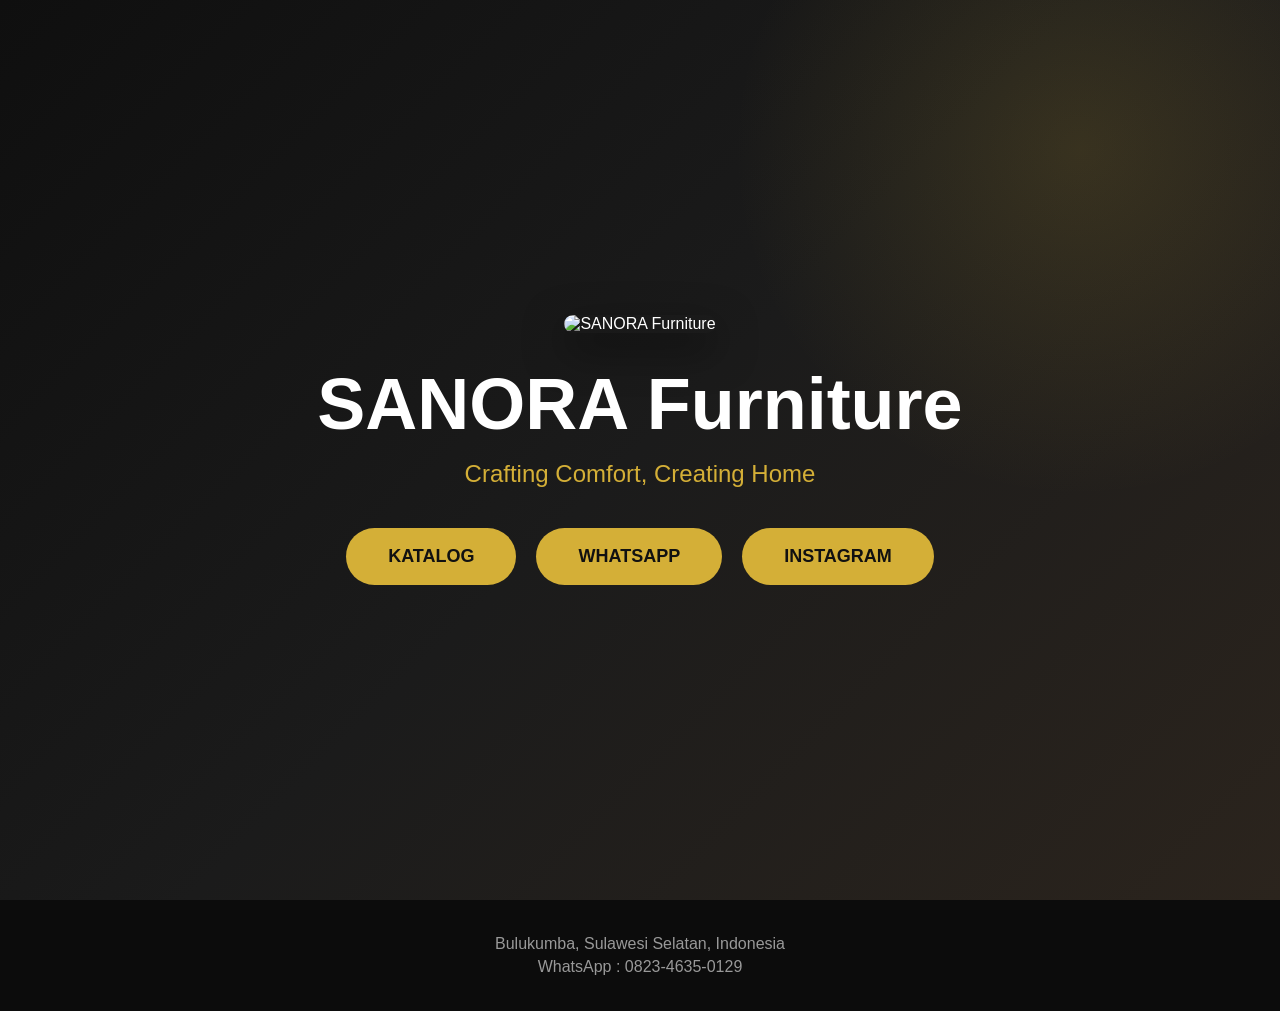
==== index.html @ 2efed066 "Update logo image source and add Instagram link" ====
<!DOCTYPE html>
<html lang="id">
<head>
<meta charset="UTF-8">
<meta name="viewport" content="width=device-width, initial-scale=1.0">

<title>SANORA Furniture</title>

<style>

*{
    margin:0;
    padding:0;
    box-sizing:border-box;
    font-family:Arial,sans-serif;
}

body{
    background:#111;
    color:white;
}

/* HERO */

.hero{
    min-height:100vh;

    background:
    linear-gradient(
    135deg,
    #0f0f0f 0%,
    #1b1b1b 50%,
    #2b241d 100%
    );

    display:flex;
    justify-content:center;
    align-items:center;
    text-align:center;

    position:relative;
    overflow:hidden;
}

.hero::before{
    content:"";

    position:absolute;

    width:700px;
    height:700px;

    top:-200px;
    right:-150px;

    background:
    radial-gradient(
        circle,
        rgba(212,175,55,.15),
        transparent 70%
    );

    pointer-events:none;
}

.hero-content{
    position:relative;
    z-index:2;
    max-width:900px;
    padding:20px;
}

/* LOGO */

.logo{
    width:260px;
    max-width:90%;
    margin-bottom:30px;

    border-radius:15px;

    box-shadow:
    0 15px 40px rgba(0,0,0,.5);
}

/* TITLE */

.hero h1{
    font-size:72px;
    font-weight:800;
    margin-bottom:15px;
}

.hero p{
    font-size:24px;
    color:#d4af37;
    margin-bottom:40px;
}

/* BUTTONS */

.buttons{
    display:flex;
    justify-content:center;
    gap:20px;
    flex-wrap:wrap;
}

.btn{
    background:#d4af37;
    color:#111;

    text-decoration:none;

    padding:18px 42px;

    border-radius:50px;

    font-weight:bold;
    font-size:18px;

    transition:.3s;
}

.btn:hover{
    background:#e8c76a;
    transform:translateY(-4px);
}

/* FOOTER */

footer{
    background:#0c0c0c;
    text-align:center;
    padding:30px 20px;
}

footer p{
    color:#999;
    margin:5px 0;
}

/* MOBILE */

@media(max-width:768px){

.hero h1{
    font-size:48px;
}

.hero p{
    font-size:18px;
}

.logo{
    width:180px;
}

.btn{
    width:220px;
}

}

</style>

</head>

<body>

<section class="hero">

<div class="hero-content">

<img
src="images/Logo.png"
alt="SANORA Furniture"
class="logo">

<h1>SANORA Furniture</h1>

<p>
Crafting Comfort, Creating Home
</p>

<div class="buttons">

<a href="katalog.html" class="btn">
KATALOG
</a>

<a
href="https://wa.me/6282346350129"
target="_blank"
class="btn">
WHATSAPP
</a>

<a
href="https://instagram.com/sanorafurniture"
target="_blank"
class="btn">
INSTAGRAM
</a>

</div>

</div>

</section>

<footer>

<p>
Bulukumba, Sulawesi Selatan, Indonesia
</p>

<p>
WhatsApp : 0823-4635-0129
</p>

</footer>

</body>
</html>
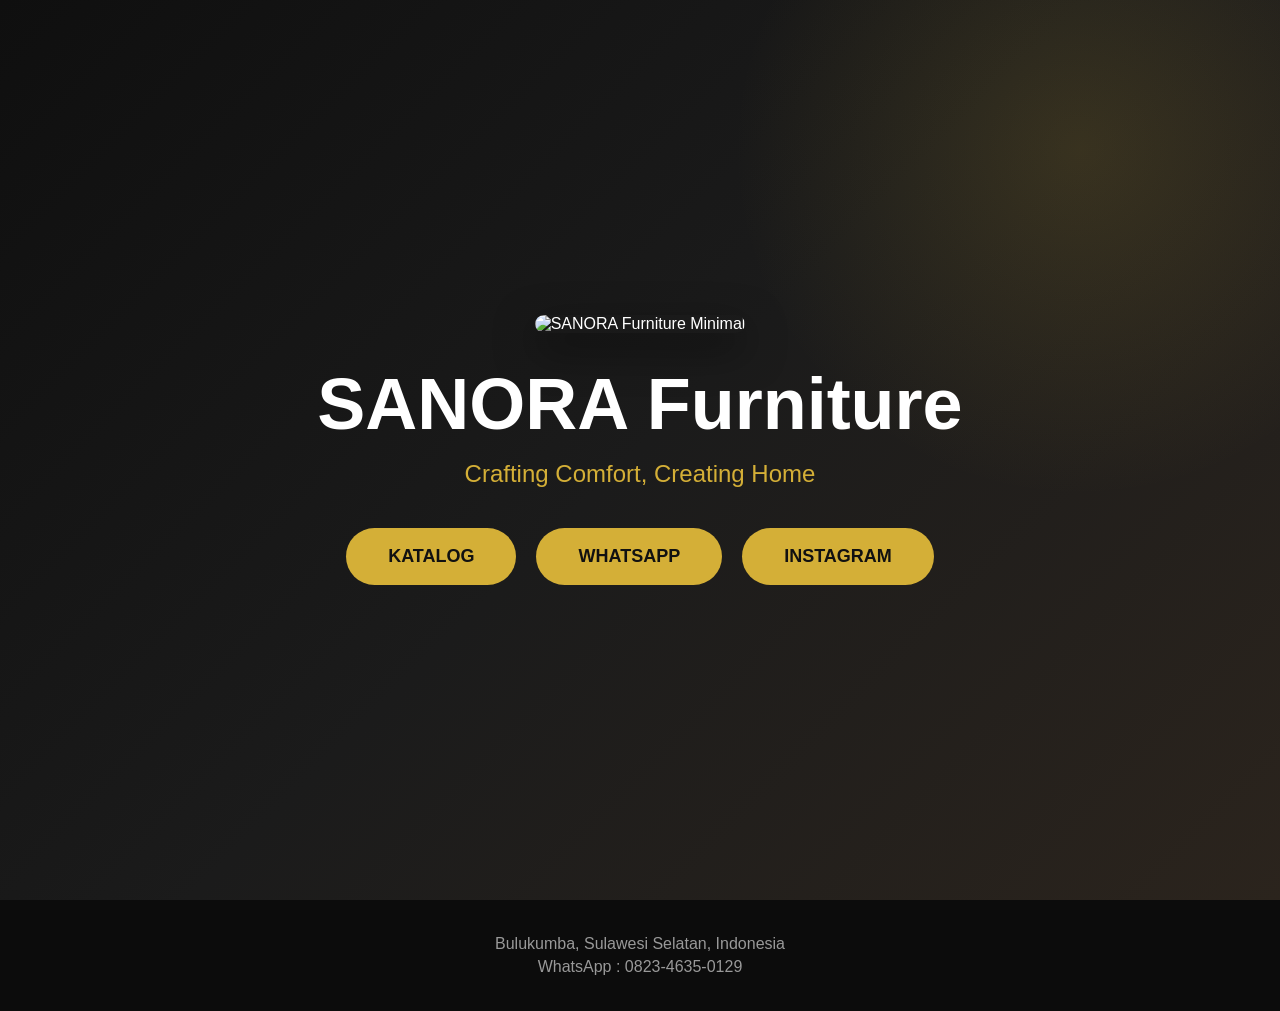
==== commit a479d8b8: "Update logo alt text for clarity" ====
--- a/index.html
+++ b/index.html
@@ -174,7 +174,7 @@
 
 <img
 src="images/Logo.png"
-alt="SANORA Furniture"
+alt="SANORA Furniture Minimal"
 class="logo">
 
 <h1>SANORA Furniture</h1>
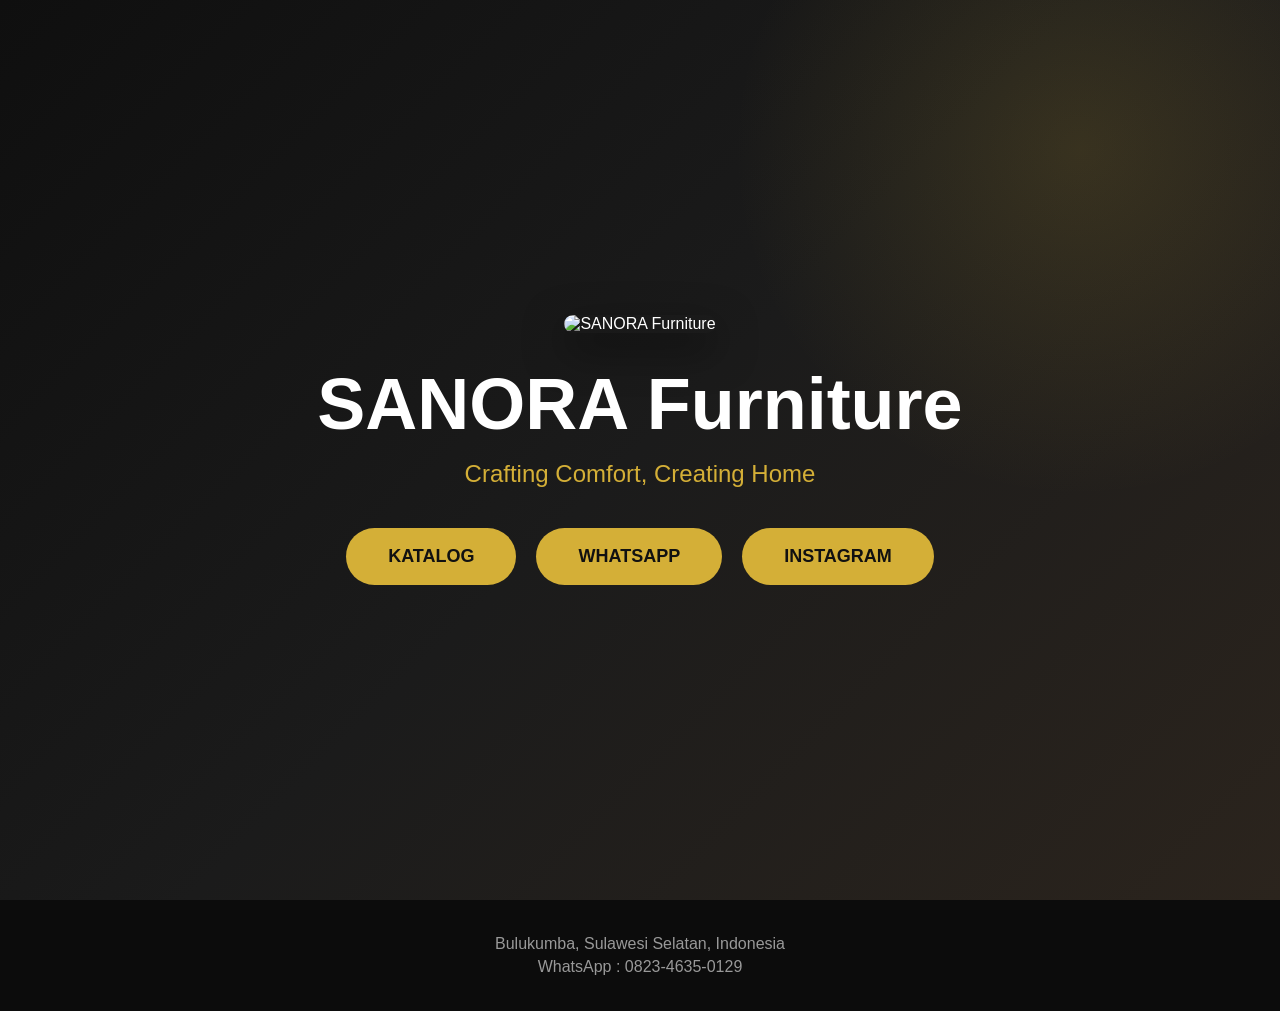
==== commit 00c9512f: "Update logo alt text for SANORA Furniture" ====
--- a/index.html
+++ b/index.html
@@ -174,7 +174,7 @@
 
 <img
 src="images/Logo.png"
-alt="SANORA Furniture Minimal"
+alt="SANORA Furniture"
 class="logo">
 
 <h1>SANORA Furniture</h1>
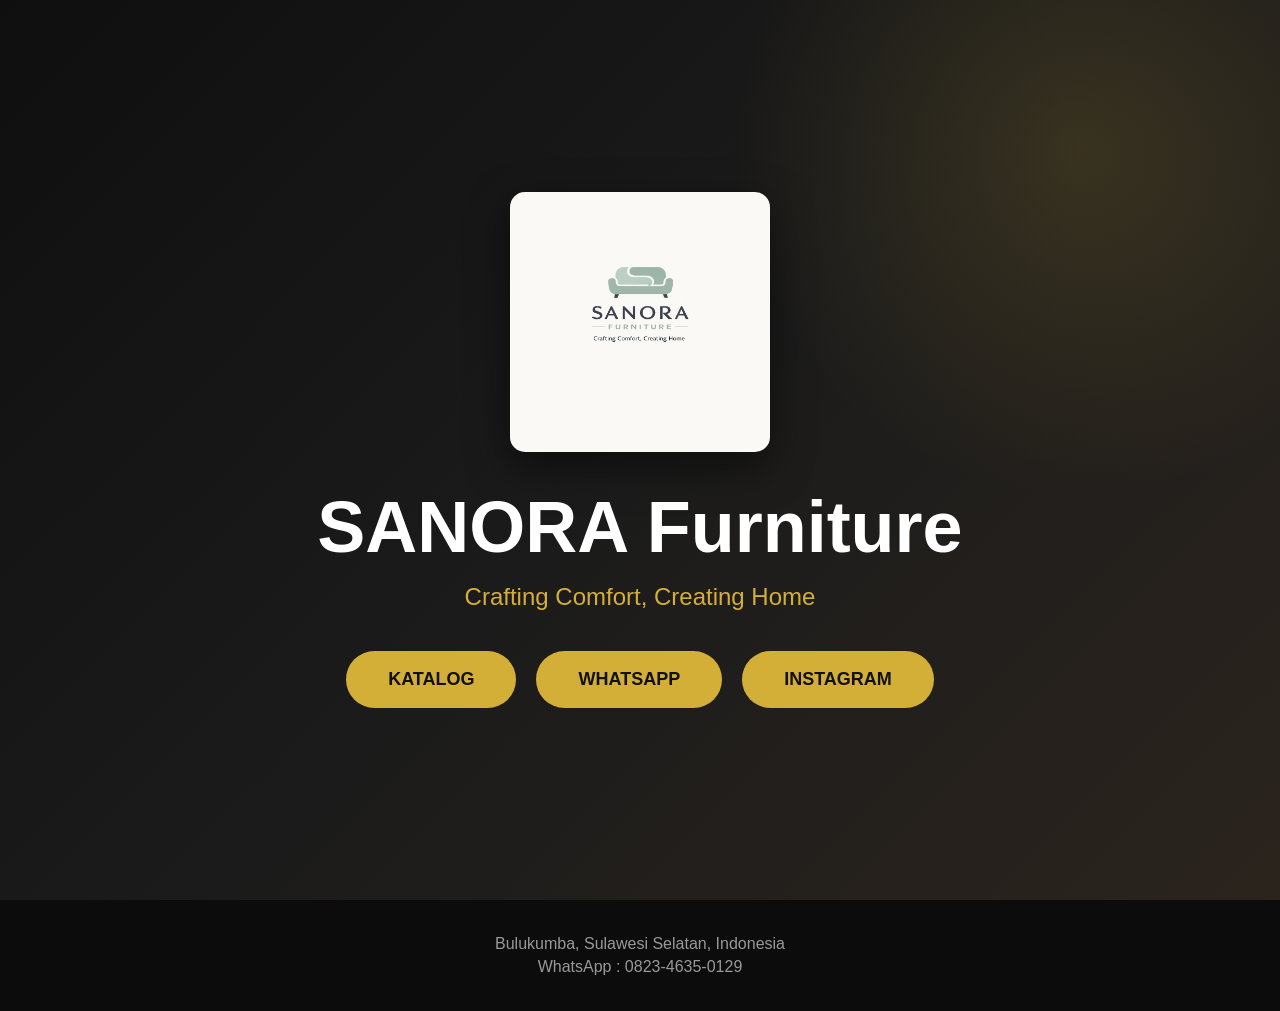
==== commit d0b676bf: "Update logo image source in index.html" ====
--- a/index.html
+++ b/index.html
@@ -173,7 +173,7 @@
 <div class="hero-content">
 
 <img
-src="images/Logo.png"
+src="images/SANORA Furniture Minimal Logo.png"
 alt="SANORA Furniture"
 class="logo">
 
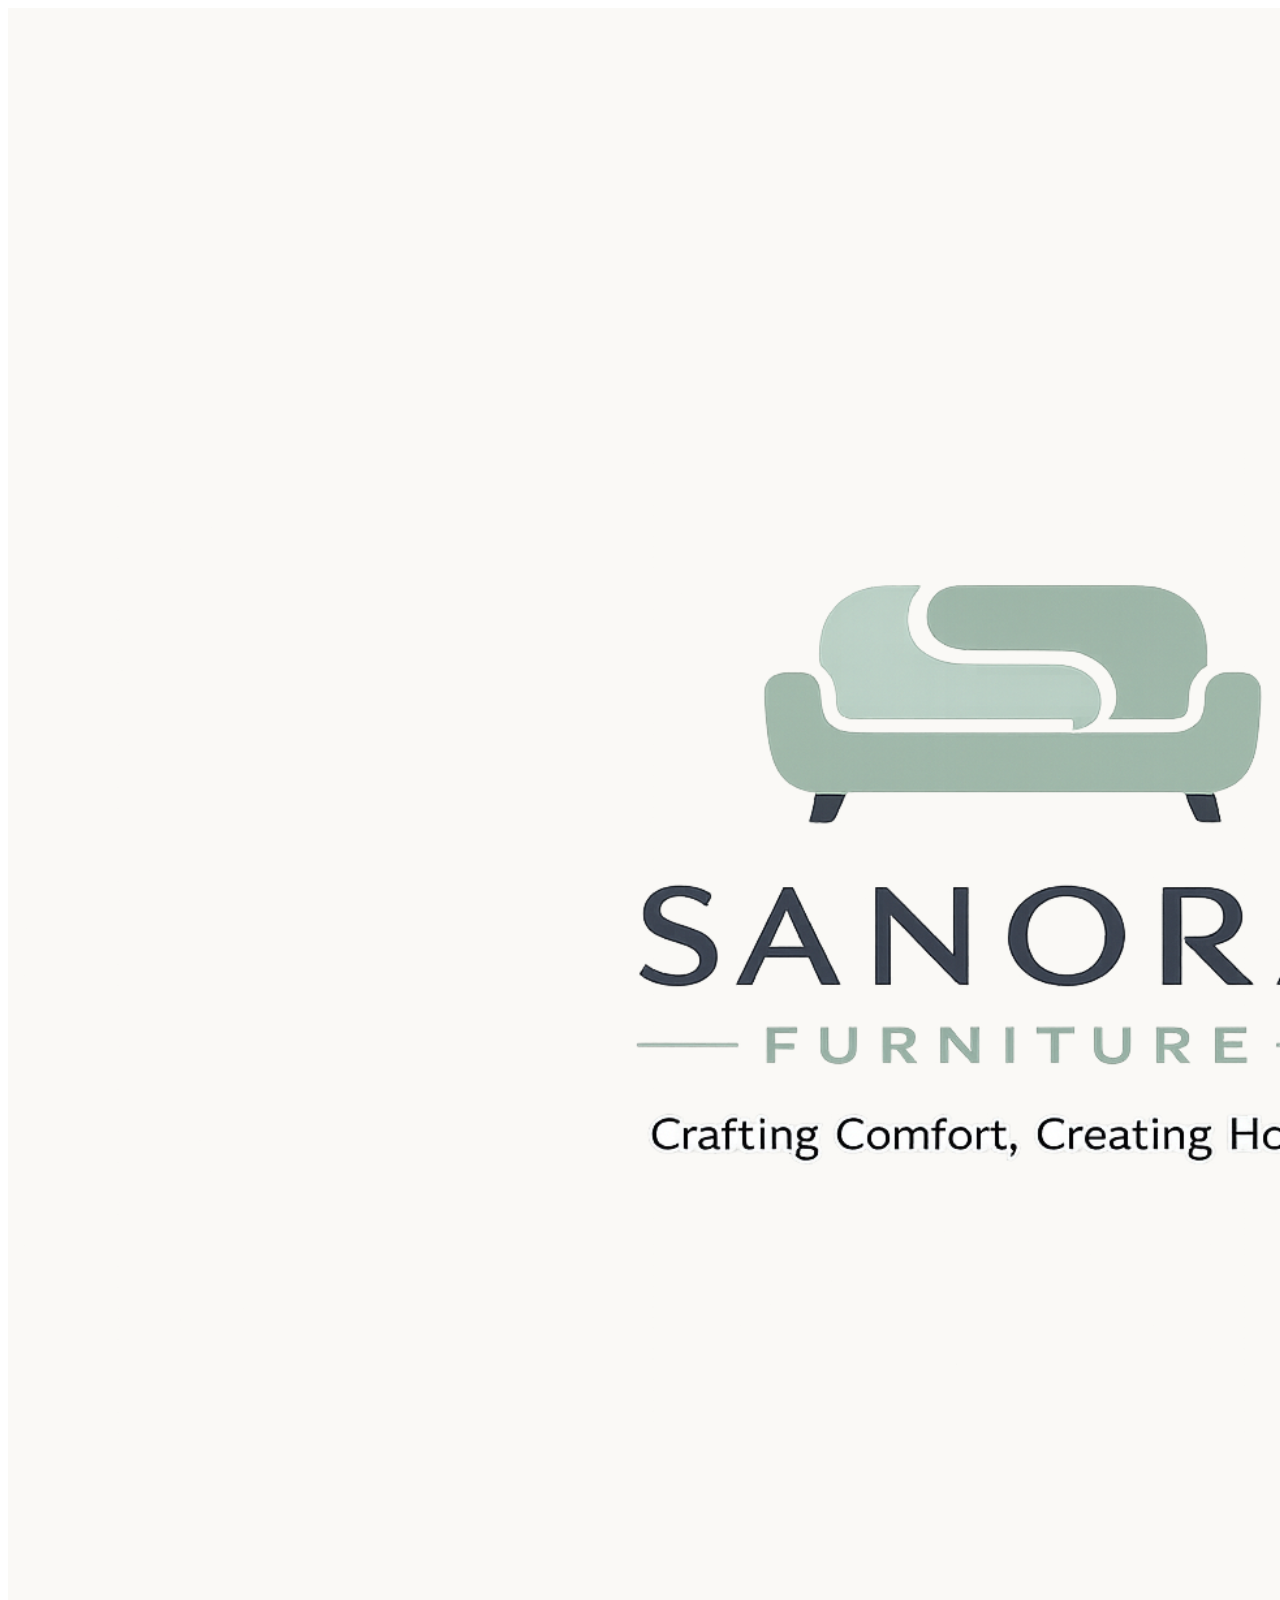
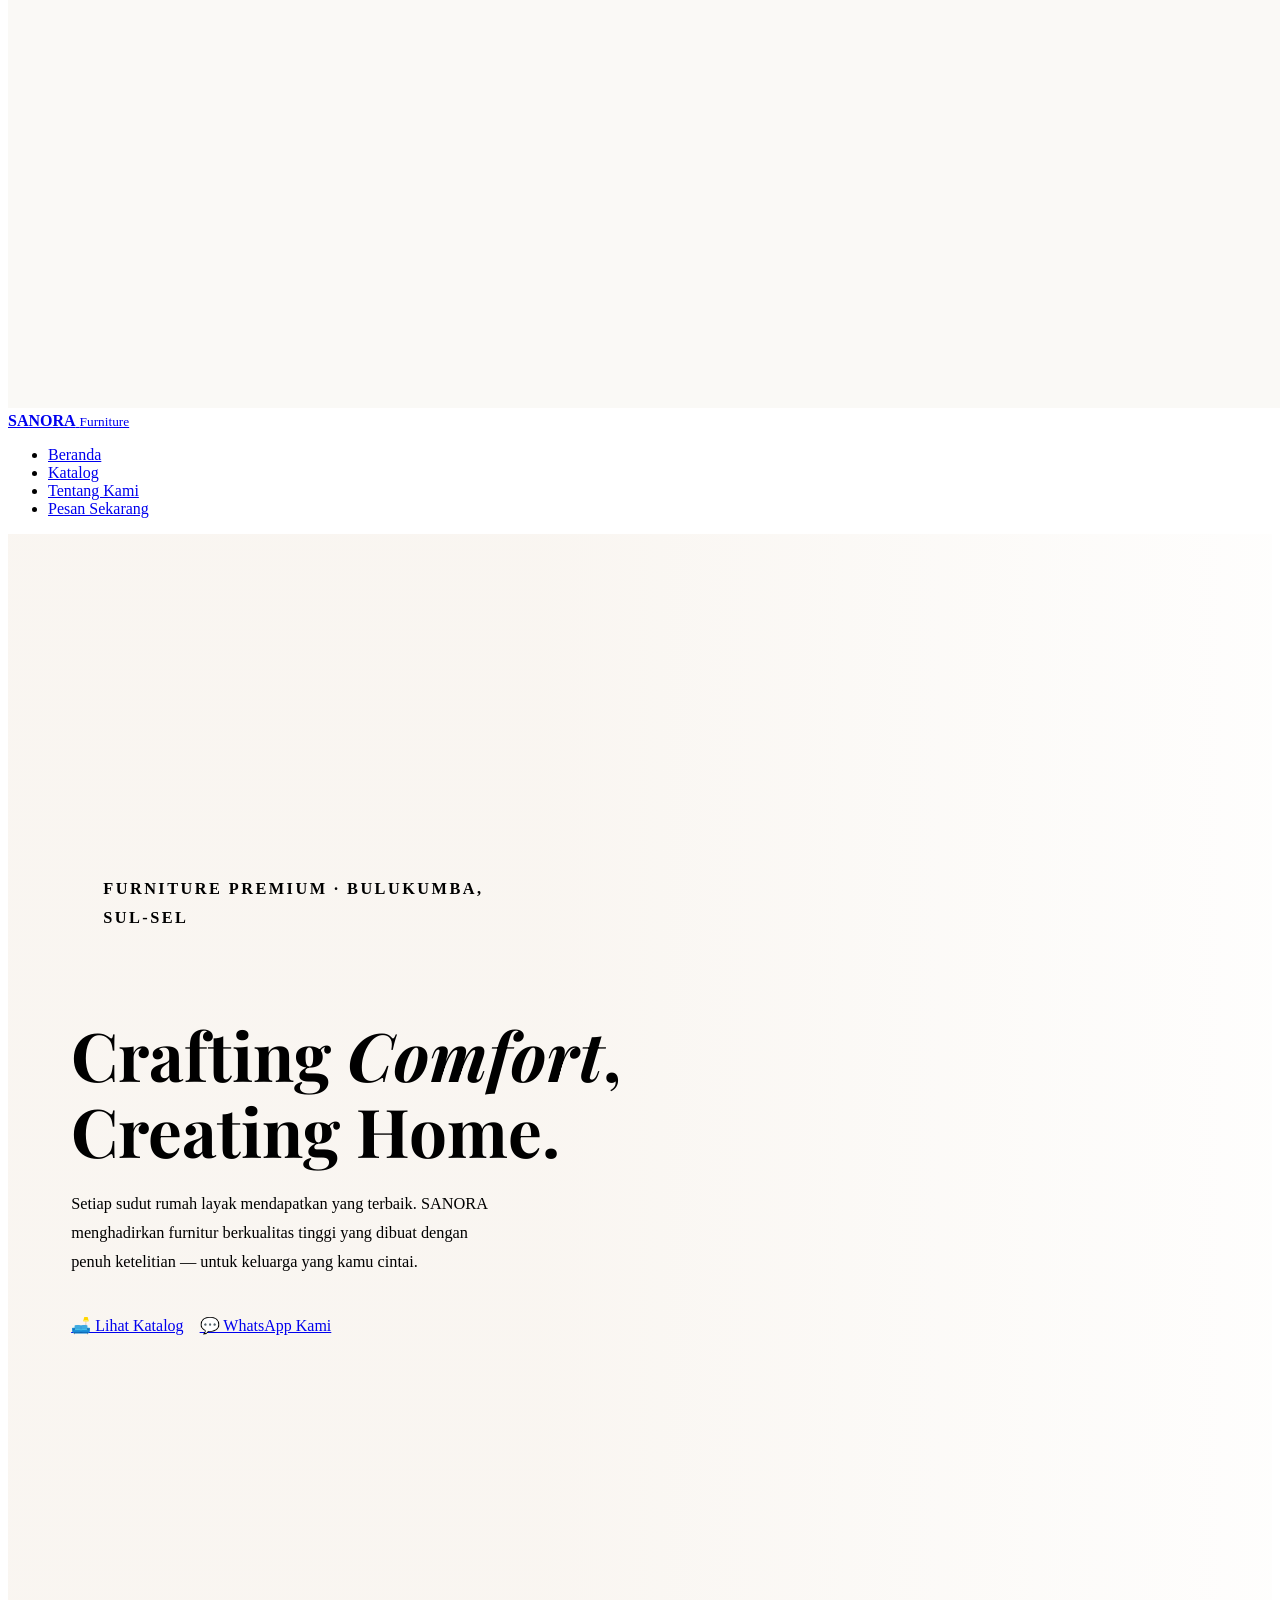
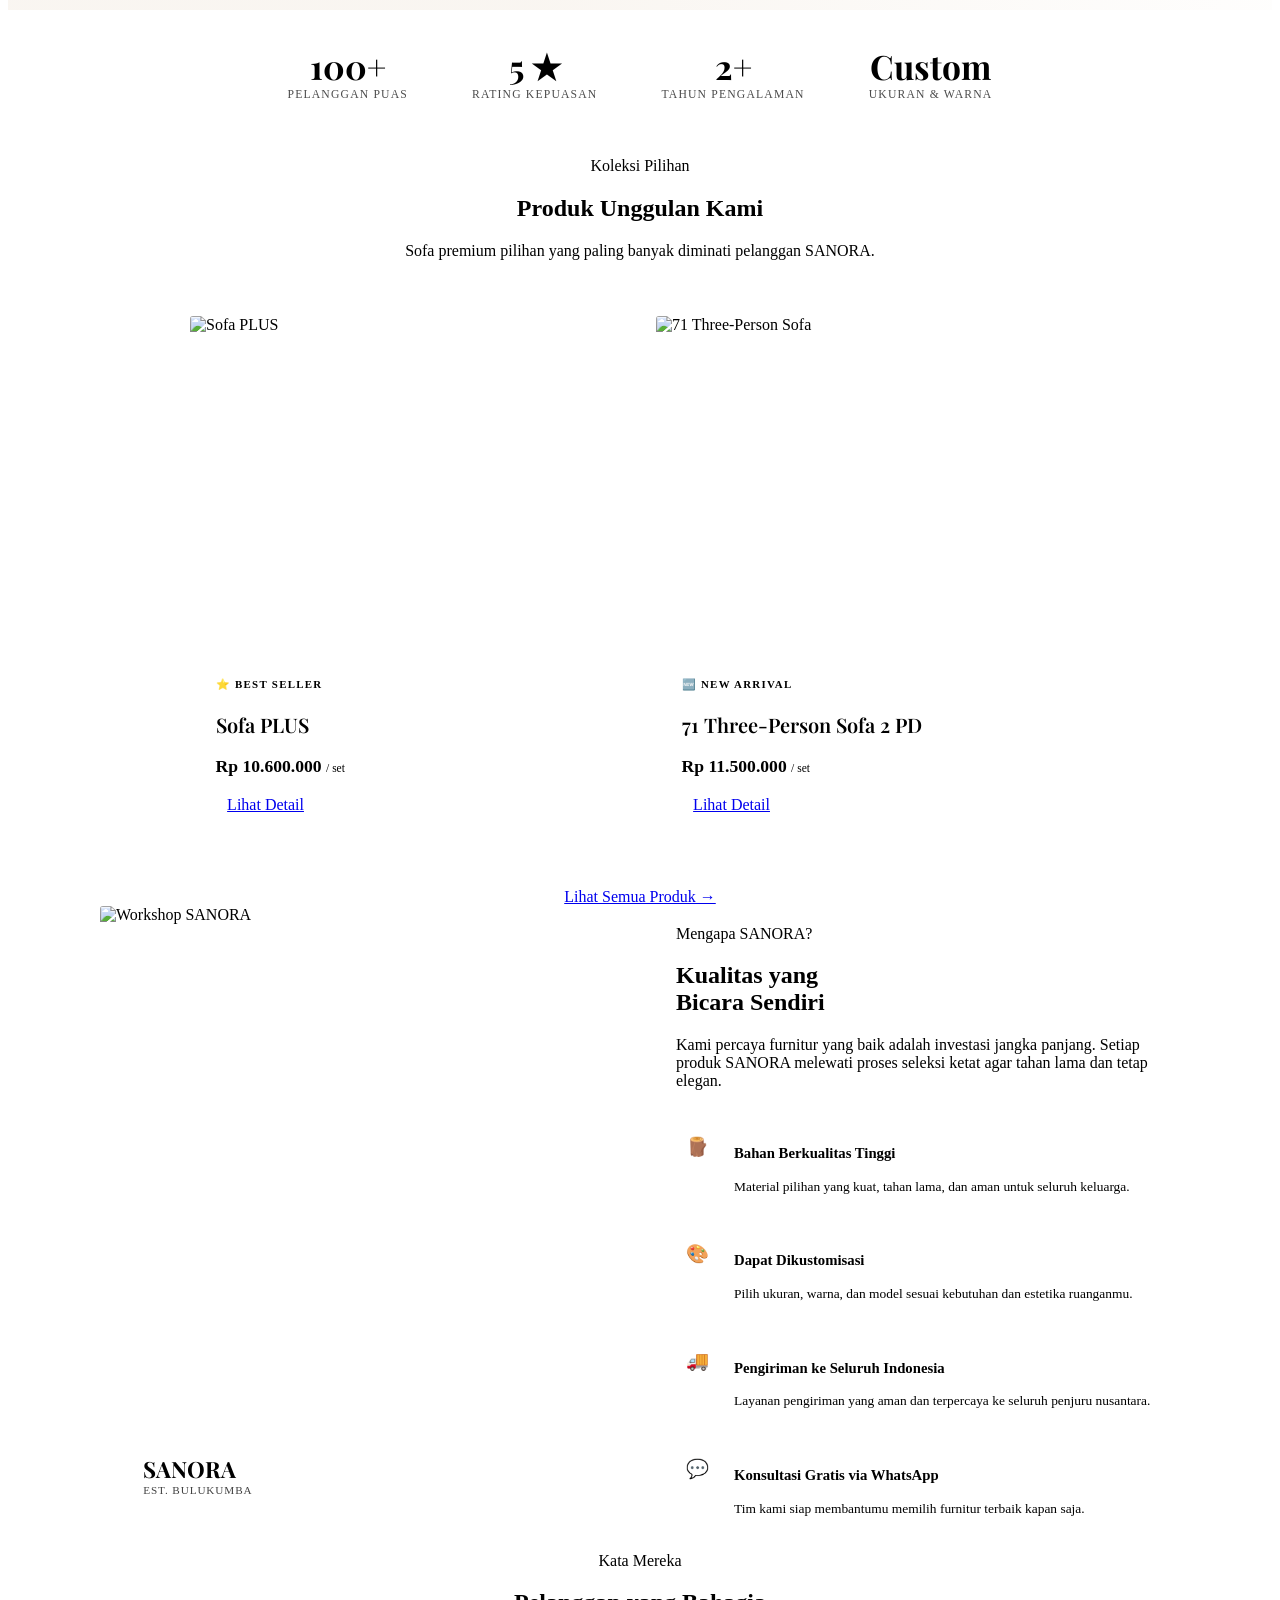
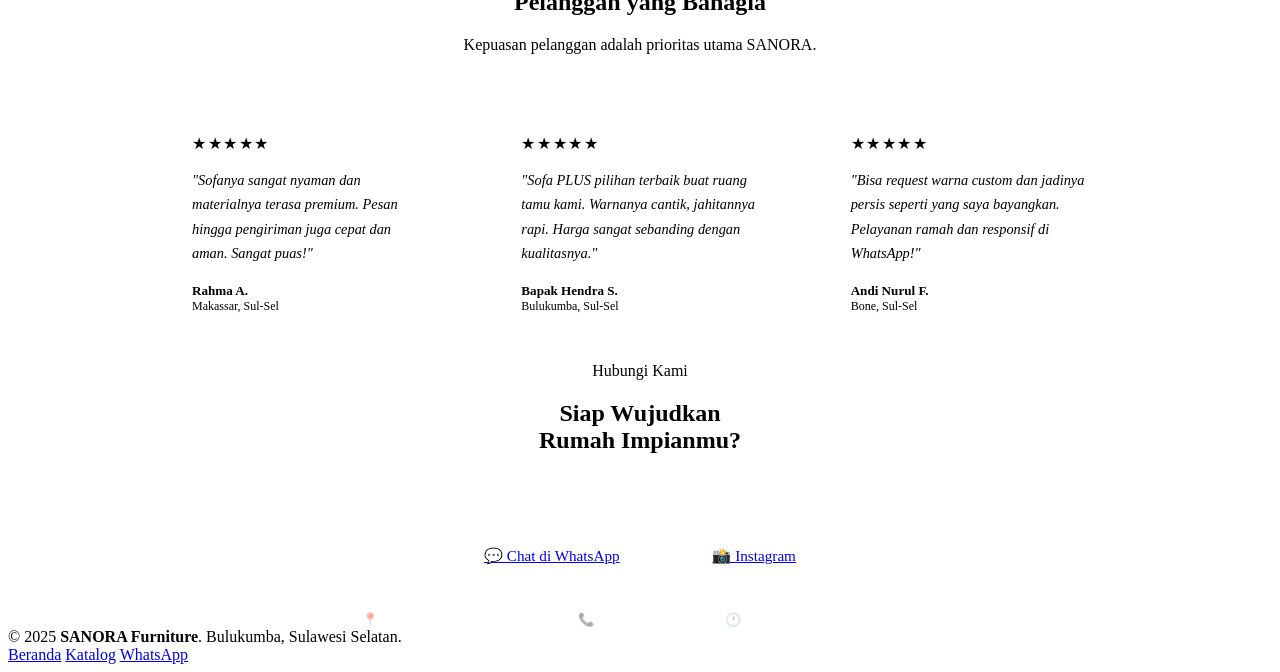
==== commit 424d73e2: "Enhance index.html with SEO and layout updates Add meta tags, styles, and content for SANORA Furnitu" ====
--- a/index.html
+++ b/index.html
@@ -1,225 +1,309 @@
 <!DOCTYPE html>
 <html lang="id">
 <head>
-<meta charset="UTF-8">
-<meta name="viewport" content="width=device-width, initial-scale=1.0">
-
-<title>SANORA Furniture</title>
-
-<style>
-
-*{
-    margin:0;
-    padding:0;
-    box-sizing:border-box;
-    font-family:Arial,sans-serif;
-}
-
-body{
-    background:#111;
-    color:white;
-}
-
-/* HERO */
-
-.hero{
-    min-height:100vh;
-
-    background:
-    linear-gradient(
-    135deg,
-    #0f0f0f 0%,
-    #1b1b1b 50%,
-    #2b241d 100%
-    );
-
-    display:flex;
-    justify-content:center;
-    align-items:center;
-    text-align:center;
-
-    position:relative;
-    overflow:hidden;
-}
-
-.hero::before{
-    content:"";
-
-    position:absolute;
-
-    width:700px;
-    height:700px;
-
-    top:-200px;
-    right:-150px;
-
-    background:
-    radial-gradient(
-        circle,
-        rgba(212,175,55,.15),
-        transparent 70%
-    );
-
-    pointer-events:none;
-}
-
-.hero-content{
-    position:relative;
-    z-index:2;
-    max-width:900px;
-    padding:20px;
-}
-
-/* LOGO */
-
-.logo{
-    width:260px;
-    max-width:90%;
-    margin-bottom:30px;
-
-    border-radius:15px;
-
-    box-shadow:
-    0 15px 40px rgba(0,0,0,.5);
-}
-
-/* TITLE */
-
-.hero h1{
-    font-size:72px;
-    font-weight:800;
-    margin-bottom:15px;
-}
-
-.hero p{
-    font-size:24px;
-    color:#d4af37;
-    margin-bottom:40px;
-}
-
-/* BUTTONS */
-
-.buttons{
-    display:flex;
-    justify-content:center;
-    gap:20px;
-    flex-wrap:wrap;
-}
-
-.btn{
-    background:#d4af37;
-    color:#111;
-
-    text-decoration:none;
-
-    padding:18px 42px;
-
-    border-radius:50px;
-
-    font-weight:bold;
-    font-size:18px;
-
-    transition:.3s;
-}
-
-.btn:hover{
-    background:#e8c76a;
-    transform:translateY(-4px);
-}
-
-/* FOOTER */
-
-footer{
-    background:#0c0c0c;
-    text-align:center;
-    padding:30px 20px;
-}
-
-footer p{
-    color:#999;
-    margin:5px 0;
-}
-
-/* MOBILE */
-
-@media(max-width:768px){
-
-.hero h1{
-    font-size:48px;
-}
-
-.hero p{
-    font-size:18px;
-}
-
-.logo{
-    width:180px;
-}
-
-.btn{
-    width:220px;
-}
-
-}
-
-</style>
-
+  <meta charset="UTF-8" />
+  <meta name="viewport" content="width=device-width, initial-scale=1.0" />
+  <title>SANORA Furniture – Crafting Comfort, Creating Home</title>
+  <meta name="description" content="SANORA Furniture – Produsen sofa dan furnitur premium berkualitas tinggi dari Bulukumba, Sulawesi Selatan." />
+  <link href="https://fonts.googleapis.com/css2?family=Playfair+Display:ital,wght@0,400;0,600;0,700;1,400&family=Inter:wght@300;400;500;600&display=swap" rel="stylesheet" />
+  <link rel="stylesheet" href="style.css" />
+  <style>
+    /* ── HERO ── */
+    .hero {
+      min-height: 100vh;
+      display: flex; align-items: center;
+      padding: 7rem 5% 4rem;
+      position: relative; overflow: hidden;
+    }
+    .hero-bg {
+      position: absolute; inset: 0;
+      background: url("https://images.unsplash.com/photo-1555041469-a586c61ea9bc?w=1600&q=80") center/cover no-repeat;
+      filter: brightness(.88) saturate(.8);
+      z-index: 0;
+    }
+    .hero-overlay {
+      position: absolute; inset: 0;
+      background: linear-gradient(90deg, rgba(249,245,240,.93) 42%, rgba(249,245,240,.15) 100%);
+      z-index: 1;
+    }
+    .hero-content {
+      position: relative; z-index: 2;
+      max-width: 560px;
+      animation: fadeUp .9s ease both;
+    }
+    .hero-eyebrow {
+      display: inline-flex; align-items: center; gap: .6rem;
+      font-size: .72rem; font-weight: 600; letter-spacing: .15em;
+      text-transform: uppercase; color: var(--gold); margin-bottom: 1.4rem;
+    }
+    .hero-eyebrow::before { content:''; display:block; width:26px; height:2px; background:var(--gold); }
+    .hero h1 {
+      font-family: 'Playfair Display', serif;
+      font-size: clamp(2.8rem, 5.5vw, 4.2rem);
+      font-weight: 700; line-height: 1.13; color: var(--wood); margin-bottom: 1.25rem;
+    }
+    .hero h1 em { font-style: italic; color: var(--gold); }
+    .hero p {
+      font-size: 1.02rem; line-height: 1.78;
+      color: var(--muted); max-width: 440px; margin-bottom: 2.5rem;
+    }
+    .hero-actions { display: flex; gap: 1rem; flex-wrap: wrap; }
+
+    /* ── STATS ── */
+    .stats {
+      background: var(--wood); padding: 2.5rem 5%;
+      display: flex; justify-content: center; gap: 4rem; flex-wrap: wrap;
+    }
+    .stat { text-align: center; color: var(--white); }
+    .stat-number {
+      font-family: 'Playfair Display', serif;
+      font-size: 2.1rem; font-weight: 700; color: var(--gold-lt); line-height: 1;
+    }
+    .stat-label { font-size: .73rem; letter-spacing: .1em; text-transform: uppercase; opacity: .7; margin-top: .3rem; }
+
+    /* ── PRODUK UNGGULAN ── */
+    .produk { background: var(--white); }
+    .produk-header { text-align: center; margin-bottom: 3.5rem; }
+    .produk-grid {
+      display: grid; grid-template-columns: repeat(auto-fit, minmax(280px,1fr));
+      gap: 2rem; max-width: 900px; margin: 0 auto 3rem;
+    }
+    .card {
+      background: var(--cream); border-radius: 3px; overflow: hidden;
+      transition: transform .3s, box-shadow .3s;
+    }
+    .card:hover { transform: translateY(-6px); box-shadow: 0 20px 48px rgba(92,61,46,.13); }
+    .card-img { width:100%; aspect-ratio:4/3; object-fit:cover; display:block; background:var(--cream-dk); }
+    .card-body { padding: 1.6rem; }
+    .card-tag { font-size:.68rem; font-weight:600; letter-spacing:.12em; text-transform:uppercase; color:var(--gold); margin-bottom:.5rem; }
+    .card-name { font-family:'Playfair Display',serif; font-size:1.25rem; font-weight:600; color:var(--ink); margin-bottom:.45rem; }
+    .card-price { font-size:1.1rem; font-weight:700; color:var(--wood); margin-bottom:1.2rem; }
+    .card-price span { font-size:.72rem; font-weight:400; color:var(--muted); }
+    .card .btn { width:100%; justify-content:center; padding:.72rem; }
+    .produk-cta { text-align:center; }
+
+    /* ── KEUNGGULAN ── */
+    .keunggulan { background: var(--cream); }
+    .keunggulan-inner {
+      display: grid; grid-template-columns: 1fr 1fr;
+      gap: 4.5rem; align-items: center; max-width: 1080px; margin: 0 auto;
+    }
+    .keunggulan-img { position:relative; border-radius:3px; overflow:hidden; }
+    .keunggulan-img img { width:100%; aspect-ratio:4/5; object-fit:cover; display:block; }
+    .k-badge {
+      position:absolute; bottom:1.5rem; left:1.5rem;
+      background:var(--wood); color:var(--white); padding:.85rem 1.2rem; border-radius:2px;
+    }
+    .k-badge strong { font-family:'Playfair Display',serif; font-size:1.4rem; display:block; line-height:1; }
+    .k-badge small { font-size:.7rem; opacity:.75; letter-spacing:.08em; text-transform:uppercase; }
+    .features { display:flex; flex-direction:column; gap:1.4rem; margin-top:2.2rem; }
+    .feature { display:flex; gap:1rem; align-items:flex-start; }
+    .feature-icon {
+      width:42px; height:42px; flex-shrink:0;
+      background:var(--cream-dk); border-radius:2px;
+      display:flex; align-items:center; justify-content:center; font-size:1.15rem;
+    }
+    .feature-text h4 { font-size:.92rem; font-weight:600; color:var(--ink); margin-bottom:.22rem; }
+    .feature-text p { font-size:.84rem; color:var(--muted); line-height:1.6; }
+
+    /* ── TESTIMONI ── */
+    .testimoni { background: var(--white); }
+    .testimoni-header { text-align:center; margin-bottom:3rem; }
+    .testi-grid { display:grid; grid-template-columns:repeat(auto-fit,minmax(260px,1fr)); gap:1.75rem; max-width:960px; margin:0 auto; }
+    .testi-card { background:var(--cream); padding:2rem; border-radius:3px; border-left:3px solid var(--gold); }
+    .testi-stars { color:var(--gold); font-size:1rem; margin-bottom:.75rem; letter-spacing:.1em; }
+    .testi-text { font-size:.9rem; color:var(--muted); line-height:1.7; margin-bottom:1.1rem; font-style:italic; }
+    .testi-author { font-size:.82rem; font-weight:600; color:var(--ink); }
+    .testi-location { font-size:.75rem; color:var(--muted); }
+
+    /* ── CTA SECTION ── */
+    .cta-section { background:var(--wood); text-align:center; }
+    .cta-section .section-eyebrow { justify-content:center; color:var(--gold-lt); }
+    .cta-section .section-eyebrow::before { background:var(--gold-lt); display:none; }
+    .cta-section .section-title { color:var(--white); }
+    .cta-section .section-sub { color:rgba(255,255,255,.65); margin:0 auto 2.5rem; }
+    .cta-actions { display:flex; justify-content:center; gap:1rem; flex-wrap:wrap; }
+    .cta-info { margin-top:2rem; font-size:.82rem; color:rgba(255,255,255,.45); display:flex; justify-content:center; gap:2.5rem; flex-wrap:wrap; }
+    .cta-info span { display:flex; align-items:center; gap:.4rem; }
+
+    @media(max-width:768px) {
+      .keunggulan-inner { grid-template-columns:1fr; }
+      .keunggulan-img { display:none; }
+      .stats { gap:2rem; }
+    }
+  </style>
 </head>
-
 <body>
 
-<section class="hero">
-
-<div class="hero-content">
-
-<img
-src="images/SANORA Furniture Minimal Logo.png"
-alt="SANORA Furniture"
-class="logo">
-
-<h1>SANORA Furniture</h1>
-
-<p>
-Crafting Comfort, Creating Home
-</p>
-
-<div class="buttons">
-
-<a href="katalog.html" class="btn">
-KATALOG
-</a>
-
-<a
-href="https://wa.me/6282346350129"
-target="_blank"
-class="btn">
-WHATSAPP
-</a>
-
-<a
-href="https://instagram.com/sanorafurniture"
-target="_blank"
-class="btn">
-INSTAGRAM
-</a>
-
+<!-- NAV -->
+<nav id="navbar">
+  <a class="nav-logo" href="index.html">
+    <img src="images/Logo.png" alt="SANORA" onerror="this.style.display='none'" />
+    <div class="nav-logo-text">
+      <strong>SANORA</strong>
+      <small>Furniture</small>
+    </div>
+  </a>
+  <ul class="nav-links">
+    <li><a href="index.html" class="active">Beranda</a></li>
+    <li><a href="katalog.html">Katalog</a></li>
+    <li><a href="#keunggulan">Tentang Kami</a></li>
+    <li><a href="#kontak" class="nav-cta">Pesan Sekarang</a></li>
+  </ul>
+</nav>
+
+<!-- HERO -->
+<header class="hero">
+  <div class="hero-bg"></div>
+  <div class="hero-overlay"></div>
+  <div class="hero-content">
+    <p class="hero-eyebrow">Furniture Premium · Bulukumba, Sul-Sel</p>
+    <h1>Crafting <em>Comfort</em>,<br>Creating Home.</h1>
+    <p>Setiap sudut rumah layak mendapatkan yang terbaik. SANORA menghadirkan furnitur berkualitas tinggi yang dibuat dengan penuh ketelitian — untuk keluarga yang kamu cintai.</p>
+    <div class="hero-actions">
+      <a href="katalog.html" class="btn btn-primary">🛋️ Lihat Katalog</a>
+      <a href="https://wa.me/6282346350129?text=Halo%20SANORA%20Furniture,%20saya%20ingin%20konsultasi%20produk." class="btn btn-wa" target="_blank" rel="noopener">💬 WhatsApp Kami</a>
+    </div>
+  </div>
+</header>
+
+<!-- STATS -->
+<div class="stats">
+  <div class="stat reveal"><div class="stat-number">100+</div><div class="stat-label">Pelanggan Puas</div></div>
+  <div class="stat reveal"><div class="stat-number">5 ★</div><div class="stat-label">Rating Kepuasan</div></div>
+  <div class="stat reveal"><div class="stat-number">2+</div><div class="stat-label">Tahun Pengalaman</div></div>
+  <div class="stat reveal"><div class="stat-number">Custom</div><div class="stat-label">Ukuran & Warna</div></div>
 </div>
 
-</div>
-
+<!-- PRODUK UNGGULAN -->
+<section class="produk">
+  <div class="produk-header reveal">
+    <p class="section-eyebrow eyebrow-center">Koleksi Pilihan</p>
+    <h2 class="section-title">Produk Unggulan Kami</h2>
+    <p class="section-sub" style="margin:0 auto">Sofa premium pilihan yang paling banyak diminati pelanggan SANORA.</p>
+  </div>
+  <div class="produk-grid">
+    <div class="card reveal">
+      <img class="card-img" src="https://images.unsplash.com/photo-1555041469-a586c61ea9bc?w=600&q=80" alt="Sofa PLUS" />
+      <div class="card-body">
+        <p class="card-tag">⭐ Best Seller</p>
+        <h3 class="card-name">Sofa PLUS</h3>
+        <p class="card-price">Rp 10.600.000 <span>/ set</span></p>
+        <a href="sofa-plus.html" class="btn btn-primary">Lihat Detail</a>
+      </div>
+    </div>
+    <div class="card reveal">
+      <img class="card-img" src="https://images.unsplash.com/photo-1631679706909-1844bbd07221?w=600&q=80" alt="71 Three-Person Sofa" />
+      <div class="card-body">
+        <p class="card-tag">🆕 New Arrival</p>
+        <h3 class="card-name">71 Three-Person Sofa 2 PD</h3>
+        <p class="card-price">Rp 11.500.000 <span>/ set</span></p>
+        <a href="sofa71.html" class="btn btn-primary">Lihat Detail</a>
+      </div>
+    </div>
+  </div>
+  <div class="produk-cta reveal">
+    <a href="katalog.html" class="btn btn-outline">Lihat Semua Produk →</a>
+  </div>
 </section>
 
+<!-- KEUNGGULAN -->
+<section class="keunggulan" id="keunggulan">
+  <div class="keunggulan-inner">
+    <div class="keunggulan-img reveal">
+      <img src="https://images.unsplash.com/photo-1586023492125-27b2c045efd7?w=700&q=80" alt="Workshop SANORA" />
+      <div class="k-badge">
+        <strong>SANORA</strong>
+        <small>Est. Bulukumba</small>
+      </div>
+    </div>
+    <div class="reveal">
+      <p class="section-eyebrow">Mengapa SANORA?</p>
+      <h2 class="section-title">Kualitas yang<br>Bicara Sendiri</h2>
+      <p class="section-sub">Kami percaya furnitur yang baik adalah investasi jangka panjang. Setiap produk SANORA melewati proses seleksi ketat agar tahan lama dan tetap elegan.</p>
+      <div class="features">
+        <div class="feature">
+          <div class="feature-icon">🪵</div>
+          <div class="feature-text"><h4>Bahan Berkualitas Tinggi</h4><p>Material pilihan yang kuat, tahan lama, dan aman untuk seluruh keluarga.</p></div>
+        </div>
+        <div class="feature">
+          <div class="feature-icon">🎨</div>
+          <div class="feature-text"><h4>Dapat Dikustomisasi</h4><p>Pilih ukuran, warna, dan model sesuai kebutuhan dan estetika ruanganmu.</p></div>
+        </div>
+        <div class="feature">
+          <div class="feature-icon">🚚</div>
+          <div class="feature-text"><h4>Pengiriman ke Seluruh Indonesia</h4><p>Layanan pengiriman yang aman dan terpercaya ke seluruh penjuru nusantara.</p></div>
+        </div>
+        <div class="feature">
+          <div class="feature-icon">💬</div>
+          <div class="feature-text"><h4>Konsultasi Gratis via WhatsApp</h4><p>Tim kami siap membantumu memilih furnitur terbaik kapan saja.</p></div>
+        </div>
+      </div>
+    </div>
+  </div>
+</section>
+
+<!-- TESTIMONI -->
+<section class="testimoni">
+  <div class="testimoni-header reveal">
+    <p class="section-eyebrow eyebrow-center">Kata Mereka</p>
+    <h2 class="section-title">Pelanggan yang Bahagia</h2>
+    <p class="section-sub" style="margin:0 auto">Kepuasan pelanggan adalah prioritas utama SANORA.</p>
+  </div>
+  <div class="testi-grid">
+    <div class="testi-card reveal">
+      <div class="testi-stars">★★★★★</div>
+      <p class="testi-text">"Sofanya sangat nyaman dan materialnya terasa premium. Pesan hingga pengiriman juga cepat dan aman. Sangat puas!"</p>
+      <div class="testi-author">Rahma A.</div>
+      <div class="testi-location">Makassar, Sul-Sel</div>
+    </div>
+    <div class="testi-card reveal">
+      <div class="testi-stars">★★★★★</div>
+      <p class="testi-text">"Sofa PLUS pilihan terbaik buat ruang tamu kami. Warnanya cantik, jahitannya rapi. Harga sangat sebanding dengan kualitasnya."</p>
+      <div class="testi-author">Bapak Hendra S.</div>
+      <div class="testi-location">Bulukumba, Sul-Sel</div>
+    </div>
+    <div class="testi-card reveal">
+      <div class="testi-stars">★★★★★</div>
+      <p class="testi-text">"Bisa request warna custom dan jadinya persis seperti yang saya bayangkan. Pelayanan ramah dan responsif di WhatsApp!"</p>
+      <div class="testi-author">Andi Nurul F.</div>
+      <div class="testi-location">Bone, Sul-Sel</div>
+    </div>
+  </div>
+</section>
+
+<!-- CTA -->
+<section class="cta-section" id="kontak">
+  <p class="section-eyebrow">Hubungi Kami</p>
+  <h2 class="section-title">Siap Wujudkan<br>Rumah Impianmu?</h2>
+  <p class="section-sub">Konsultasikan kebutuhanmu sekarang. Tim SANORA siap memilihkan furnitur terbaik untuk rumahmu.</p>
+  <div class="cta-actions">
+    <a href="https://wa.me/6282346350129?text=Halo%20SANORA%20Furniture,%20saya%20ingin%20konsultasi%20pemilihan%20furnitur." class="btn btn-wa" target="_blank" rel="noopener" style="padding:.95rem 2.4rem;font-size:.95rem;">💬 Chat di WhatsApp</a>
+    <a href="https://www.instagram.com/sanora_furniture" class="btn btn-ghost" target="_blank" rel="noopener" style="padding:.95rem 2.4rem;font-size:.95rem;">📸 Instagram</a>
+  </div>
+  <div class="cta-info">
+    <span>📍 Bulukumba, Sulawesi Selatan</span>
+    <span>📞 0823-4635-0129</span>
+    <span>🕐 Senin–Sabtu, 08.00–17.00 WITA</span>
+  </div>
+</section>
+
 <footer>
-
-<p>
-Bulukumba, Sulawesi Selatan, Indonesia
-</p>
-
-<p>
-WhatsApp : 0823-4635-0129
-</p>
-
+  <span>© 2025 <strong>SANORA Furniture</strong>. Bulukumba, Sulawesi Selatan.</span>
+  <div class="footer-links">
+    <a href="index.html">Beranda</a>
+    <a href="katalog.html">Katalog</a>
+    <a href="https://wa.me/6282346350129" target="_blank">WhatsApp</a>
+  </div>
 </footer>
 
+<script>
+  const navbar = document.getElementById('navbar');
+  window.addEventListener('scroll', () => navbar.classList.toggle('scrolled', window.scrollY > 40));
+  const observer = new IntersectionObserver(entries => {
+    entries.forEach(e => { if(e.isIntersecting){ e.target.classList.add('visible'); observer.unobserve(e.target); } });
+  }, { threshold: 0.12 });
+  document.querySelectorAll('.reveal').forEach(el => observer.observe(el));
+</script>
 </body>
 </html>
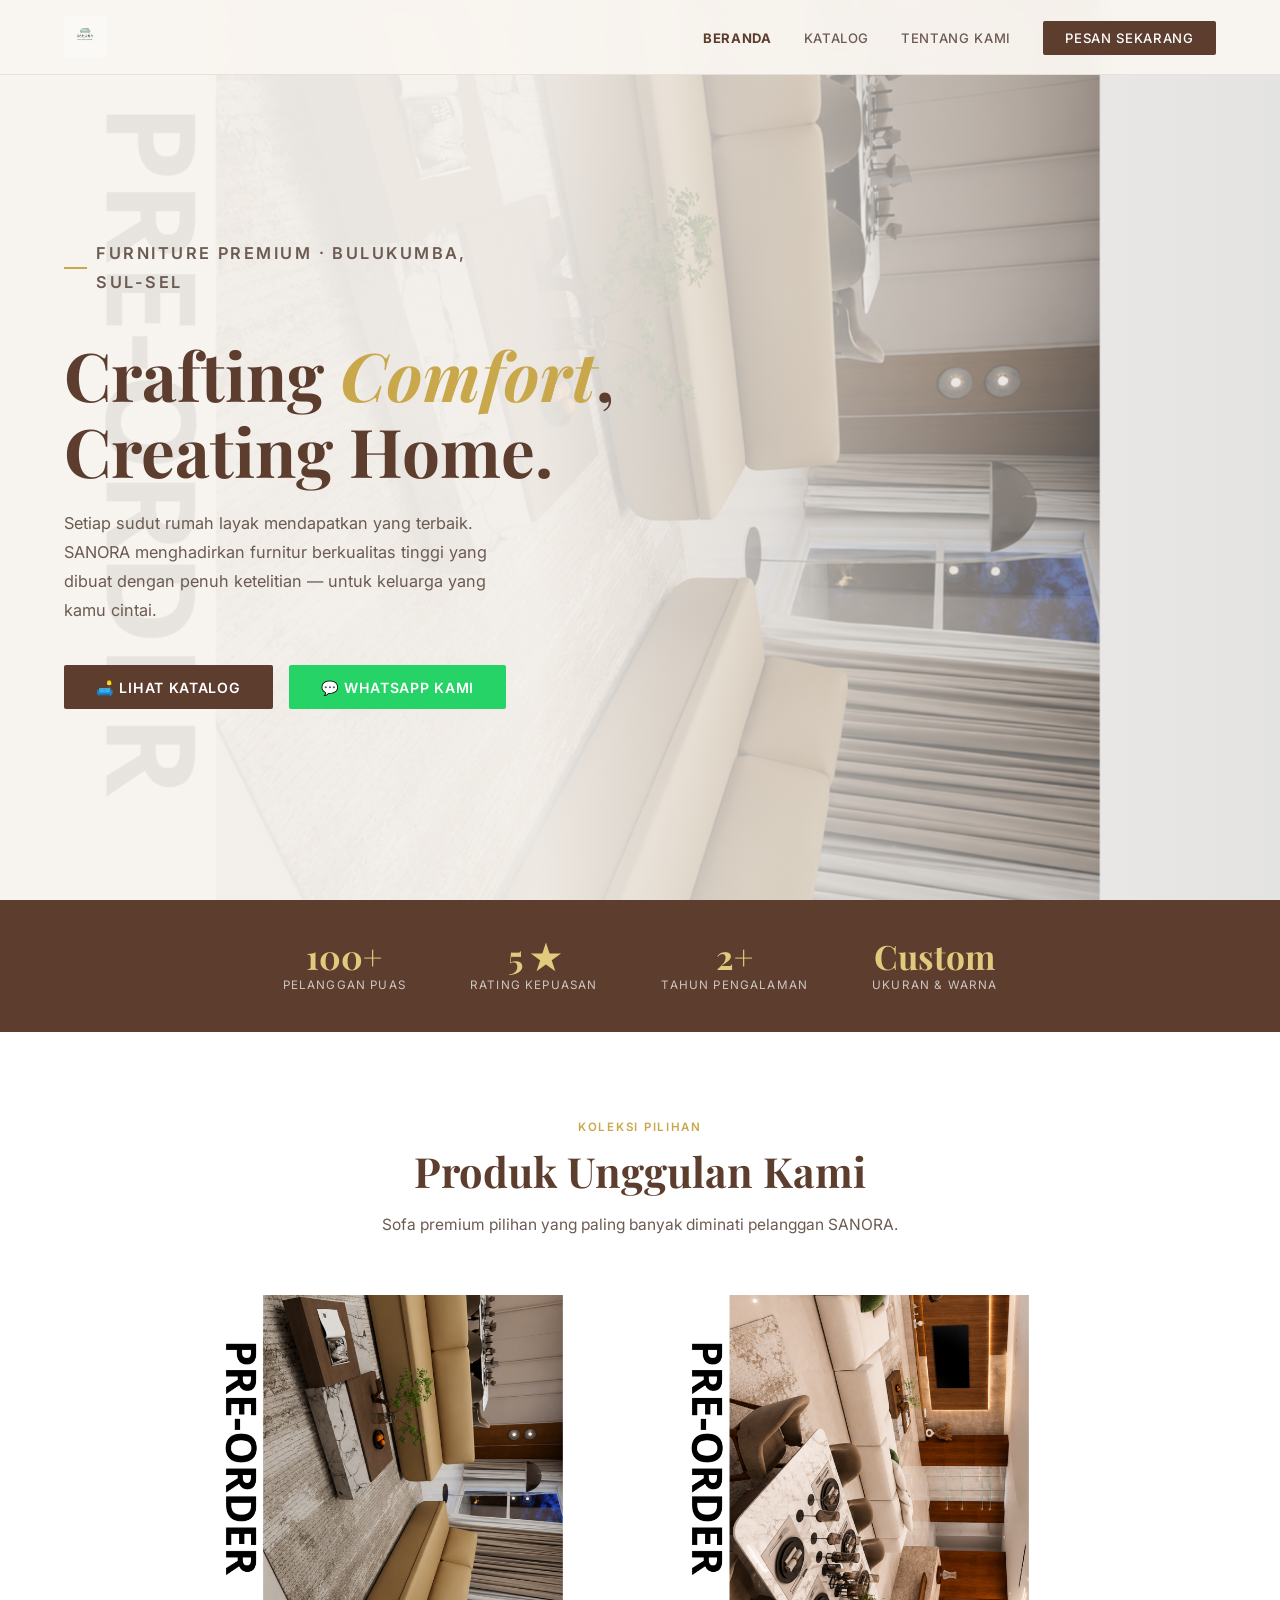
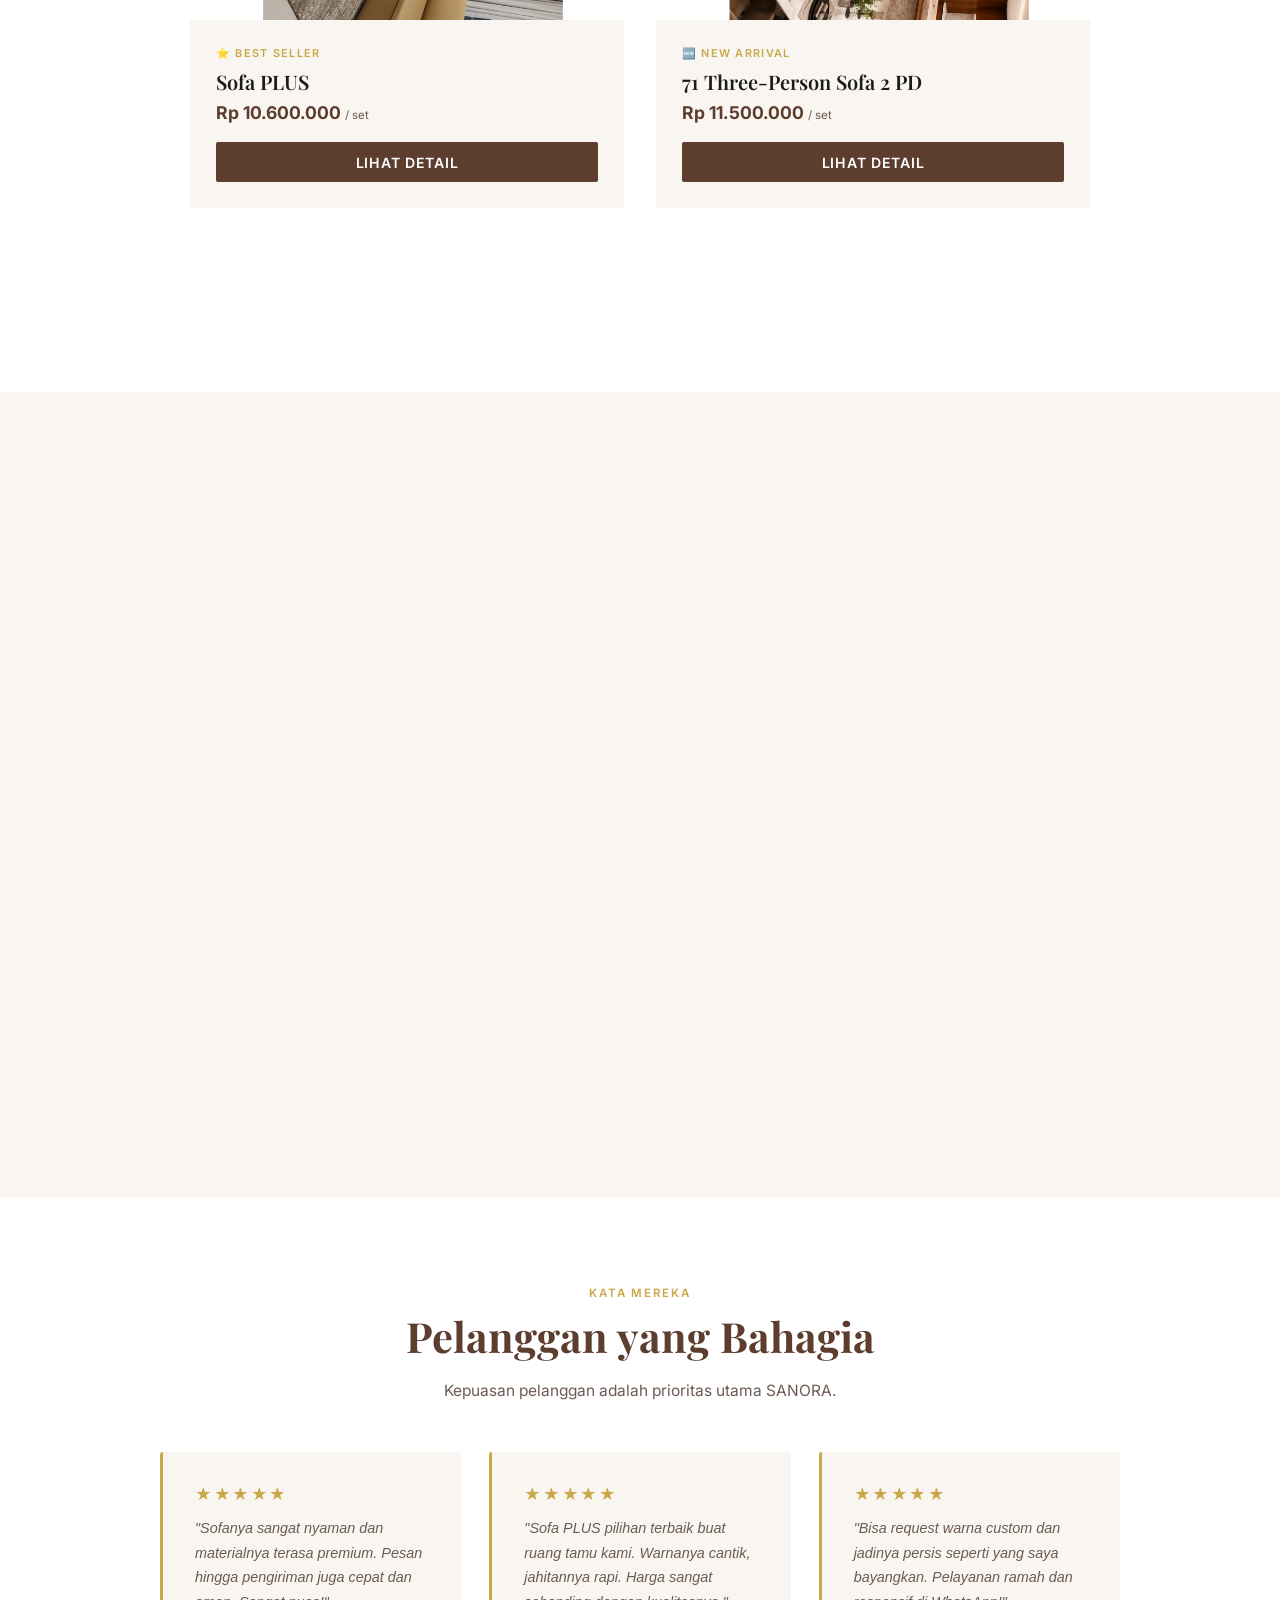
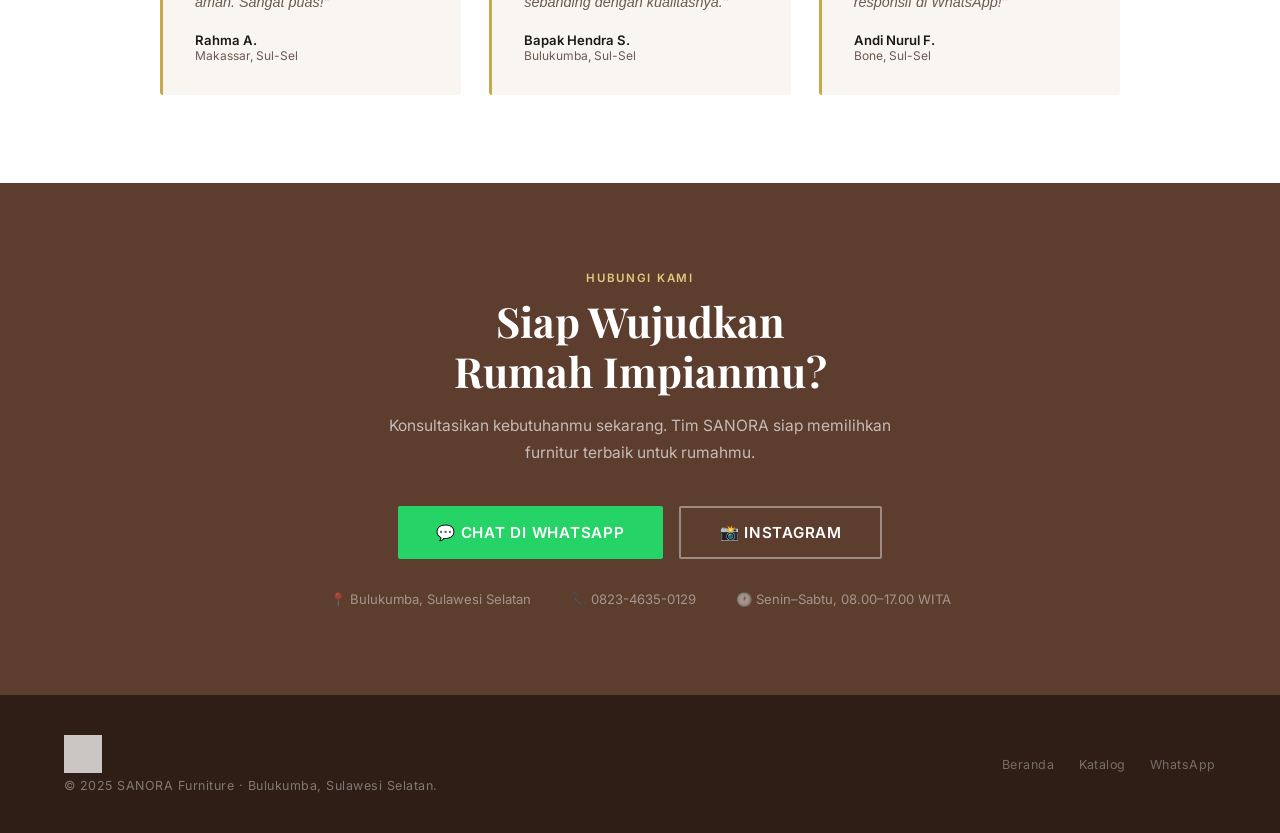
==== commit 983b757c: "Replace external images with local assets" ====
--- a/index.html
+++ b/index.html
@@ -17,7 +17,7 @@
     }
     .hero-bg {
       position: absolute; inset: 0;
-      background: url("https://images.unsplash.com/photo-1555041469-a586c61ea9bc?w=1600&q=80") center/cover no-repeat;
+      background: url("images/8.png") center/cover no-repeat;
       filter: brightness(.88) saturate(.8);
       z-index: 0;
     }
@@ -138,11 +138,7 @@
 <!-- NAV -->
 <nav id="navbar">
   <a class="nav-logo" href="index.html">
-    <img src="images/Logo.png" alt="SANORA" onerror="this.style.display='none'" />
-    <div class="nav-logo-text">
-      <strong>SANORA</strong>
-      <small>Furniture</small>
-    </div>
+    <img src="images/Logo.png" alt="SANORA Furniture" />
   </a>
   <ul class="nav-links">
     <li><a href="index.html" class="active">Beranda</a></li>
@@ -184,7 +180,7 @@
   </div>
   <div class="produk-grid">
     <div class="card reveal">
-      <img class="card-img" src="https://images.unsplash.com/photo-1555041469-a586c61ea9bc?w=600&q=80" alt="Sofa PLUS" />
+      <img class="card-img" src="images/8.png" alt="Sofa PLUS" />
       <div class="card-body">
         <p class="card-tag">⭐ Best Seller</p>
         <h3 class="card-name">Sofa PLUS</h3>
@@ -193,7 +189,7 @@
       </div>
     </div>
     <div class="card reveal">
-      <img class="card-img" src="https://images.unsplash.com/photo-1631679706909-1844bbd07221?w=600&q=80" alt="71 Three-Person Sofa" />
+      <img class="card-img" src="images/5.png" alt="71 Three-Person Sofa" />
       <div class="card-body">
         <p class="card-tag">🆕 New Arrival</p>
         <h3 class="card-name">71 Three-Person Sofa 2 PD</h3>
@@ -211,7 +207,7 @@
 <section class="keunggulan" id="keunggulan">
   <div class="keunggulan-inner">
     <div class="keunggulan-img reveal">
-      <img src="https://images.unsplash.com/photo-1586023492125-27b2c045efd7?w=700&q=80" alt="Workshop SANORA" />
+      <img src="images/6.png" alt="Workshop SANORA" />
       <div class="k-badge">
         <strong>SANORA</strong>
         <small>Est. Bulukumba</small>
@@ -289,7 +285,7 @@
 </section>
 
 <footer>
-  <span>© 2025 <strong>SANORA Furniture</strong>. Bulukumba, Sulawesi Selatan.</span>
+  <span><img src="images/Logo.png" alt="SANORA Furniture" style="height:38px;opacity:.75;filter:brightness(10);margin-bottom:.3rem;display:block;"> © 2025 SANORA Furniture · Bulukumba, Sulawesi Selatan.</span>
   <div class="footer-links">
     <a href="index.html">Beranda</a>
     <a href="katalog.html">Katalog</a>
--- a/style.css
+++ b/style.css
@@ -0,0 +1,128 @@
+*, *::before, *::after { box-sizing: border-box; margin: 0; padding: 0; }
+
+:root {
+  --wood:    #5C3D2E;
+  --wood-lt: #7A5240;
+  --cream:   #F9F5F0;
+  --cream-dk:#EFE8DF;
+  --gold:    #C9A84C;
+  --gold-lt: #E2C97E;
+  --ink:     #1A1A1A;
+  --muted:   #6B5B52;
+  --white:   #FFFFFF;
+}
+
+html { scroll-behavior: smooth; }
+body {
+  font-family: 'Inter', sans-serif;
+  background: var(--cream);
+  color: var(--ink);
+  overflow-x: hidden;
+}
+
+/* ── NAV ── */
+nav {
+  position: fixed; top: 0; left: 0; right: 0; z-index: 100;
+  display: flex; align-items: center; justify-content: space-between;
+  padding: 1rem 5%;
+  background: rgba(249,245,240,0.95);
+  backdrop-filter: blur(12px);
+  border-bottom: 1px solid rgba(92,61,46,0.1);
+  transition: box-shadow .3s;
+}
+nav.scrolled { box-shadow: 0 2px 20px rgba(92,61,46,0.12); }
+
+.nav-logo {
+  display: flex; align-items: center; gap: .75rem;
+  text-decoration: none;
+}
+.nav-logo img { height: 42px; width: auto; object-fit: contain; }
+.nav-logo-text { display: flex; flex-direction: column; line-height: 1.1; }
+.nav-logo-text strong {
+  font-family: 'Playfair Display', serif;
+  font-size: 1.2rem; font-weight: 700; color: var(--wood);
+}
+.nav-logo-text small {
+  font-size: .65rem; letter-spacing: .12em; text-transform: uppercase;
+  color: var(--gold); font-weight: 500;
+}
+
+.nav-links { display: flex; gap: 2rem; list-style: none; align-items: center; }
+.nav-links a {
+  text-decoration: none; color: var(--muted);
+  font-size: .82rem; font-weight: 500; letter-spacing: .05em;
+  text-transform: uppercase; transition: color .2s;
+}
+.nav-links a:hover, .nav-links a.active { color: var(--wood); }
+.nav-links a.active { font-weight: 700; }
+
+.nav-cta {
+  background: var(--wood) !important; color: var(--white) !important;
+  padding: .55rem 1.4rem; border-radius: 2px;
+}
+.nav-cta:hover { background: var(--wood-lt) !important; }
+
+/* ── BUTTONS ── */
+.btn {
+  display: inline-flex; align-items: center; gap: .5rem;
+  padding: .85rem 2rem; border-radius: 2px;
+  font-size: .88rem; font-weight: 600; letter-spacing: .05em;
+  text-decoration: none; text-transform: uppercase;
+  transition: all .25s; cursor: pointer; border: none;
+  font-family: 'Inter', sans-serif;
+}
+.btn-primary { background: var(--wood); color: var(--white); }
+.btn-primary:hover { background: var(--wood-lt); transform: translateY(-2px); box-shadow: 0 8px 24px rgba(92,61,46,.25); }
+.btn-outline { background: transparent; color: var(--wood); border: 2px solid var(--wood); }
+.btn-outline:hover { background: var(--wood); color: var(--white); transform: translateY(-2px); }
+.btn-wa { background: #25D366; color: var(--white); }
+.btn-wa:hover { background: #1ebe5d; transform: translateY(-2px); box-shadow: 0 8px 24px rgba(37,211,102,.3); }
+.btn-ghost { background: transparent; color: var(--white); border: 2px solid rgba(255,255,255,.4); }
+.btn-ghost:hover { border-color: var(--white); transform: translateY(-2px); }
+
+/* ── SECTION ── */
+section { padding: 5.5rem 5%; }
+.section-eyebrow {
+  font-size: .72rem; font-weight: 600; letter-spacing: .15em;
+  text-transform: uppercase; color: var(--gold);
+  margin-bottom: .7rem;
+  display: flex; align-items: center; gap: .55rem;
+}
+.section-eyebrow::before { content:''; display:block; width:22px; height:2px; background:var(--gold); }
+.eyebrow-center { justify-content: center; }
+.eyebrow-center::before { display: none; }
+.section-title {
+  font-family: 'Playfair Display', serif;
+  font-size: clamp(1.75rem, 3.5vw, 2.6rem);
+  font-weight: 700; color: var(--wood); line-height: 1.2; margin-bottom: 1rem;
+}
+.section-sub { font-size: .97rem; color: var(--muted); line-height: 1.75; max-width: 520px; }
+
+/* ── FOOTER ── */
+footer {
+  background: #2E1E16; padding: 2.5rem 5%;
+  display: flex; align-items: center; justify-content: space-between;
+  flex-wrap: wrap; gap: 1rem;
+  color: rgba(255,255,255,.4); font-size: .78rem; letter-spacing: .04em;
+}
+footer strong { color: var(--gold-lt); }
+.footer-links { display: flex; gap: 1.5rem; }
+.footer-links a { color: rgba(255,255,255,.35); text-decoration: none; transition: color .2s; }
+.footer-links a:hover { color: var(--gold-lt); }
+
+/* ── ANIMATIONS ── */
+@keyframes fadeUp {
+  from { opacity: 0; transform: translateY(30px); }
+  to   { opacity: 1; transform: translateY(0); }
+}
+.reveal { opacity: 0; transform: translateY(22px); transition: opacity .65s ease, transform .65s ease; }
+.reveal.visible { opacity: 1; transform: translateY(0); }
+
+/* ── RESPONSIVE ── */
+@media (max-width: 768px) {
+  .nav-links { display: none; }
+  footer { flex-direction: column; text-align: center; }
+}
+@media (prefers-reduced-motion: reduce) {
+  *, .reveal { transition: none !important; animation: none !important; }
+}
